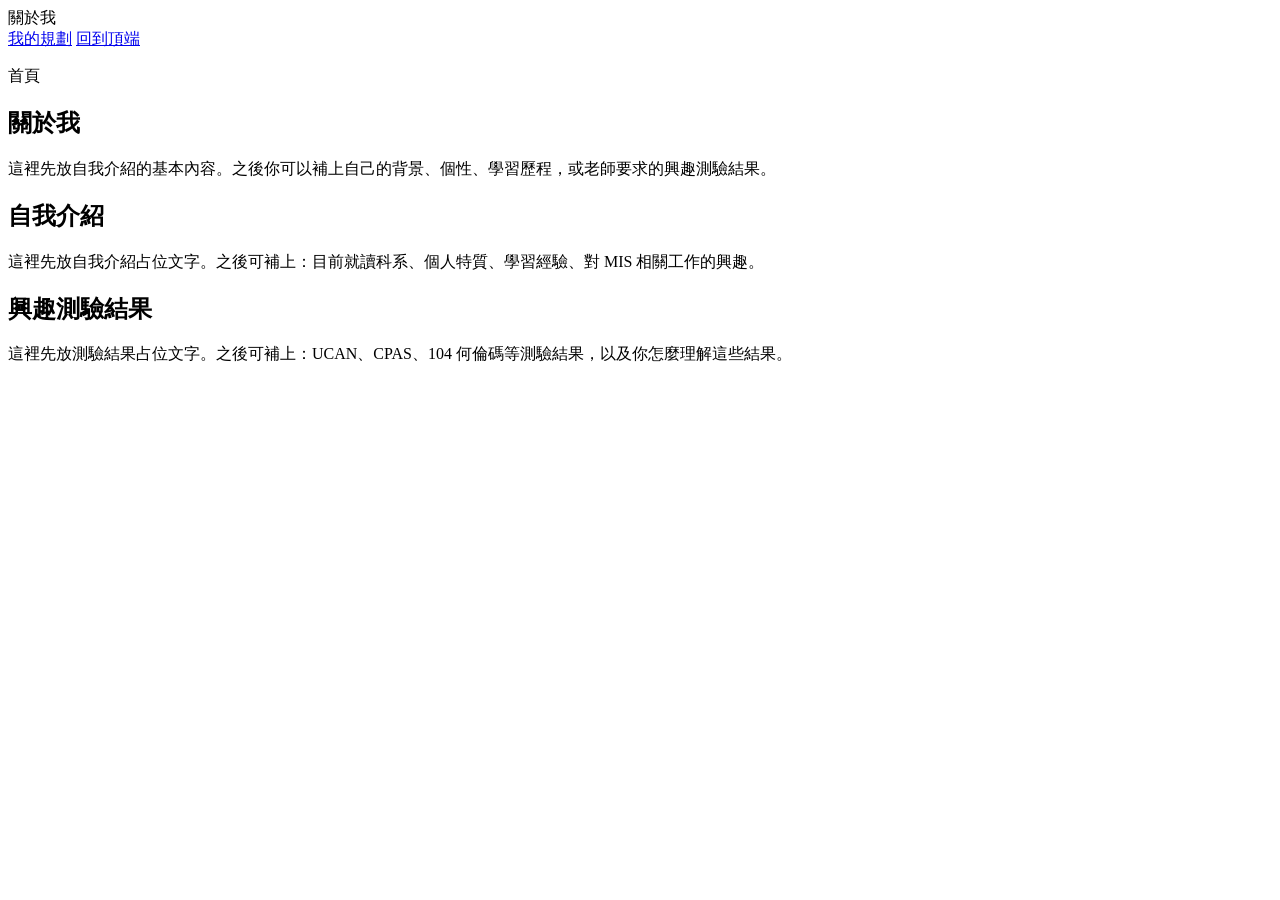
==== index.html @ 90e56226 "Add files via upload" ====
<!DOCTYPE html>
<html lang="zh-Hant">
<head>
  <meta charset="UTF-8" />
  <meta name="viewport" content="width=device-width, initial-scale=1.0" />
  <title>關於我</title>
  <meta name="description" content="個人網站作業：關於我與工作規劃" />
  <link rel="stylesheet" href="style.css" />
</head>
<body id="top">
  <header class="site-shell">
    <div class="corner corner-top-left current">關於我</div>
    <a class="corner corner-right" href="plan.html" aria-label="前往我的規劃頁面">我的規劃</a>
    <a class="corner corner-bottom-left" href="#top" aria-label="回到頂端">回到頂端</a>
  </header>

  <main class="page">
    <section class="content-card hero-card">
      <p class="eyebrow">首頁</p>
      <h1>關於我</h1>
      <p class="lead">這裡先放自我介紹的基本內容。之後你可以補上自己的背景、個性、學習歷程，或老師要求的興趣測驗結果。</p>
    </section>

    <section class="content-card">
      <h2>自我介紹</h2>
      <p>
        這裡先放自我介紹占位文字。之後可補上：目前就讀科系、個人特質、學習經驗、對 MIS 相關工作的興趣。
      </p>
    </section>

    <section class="content-card">
      <h2>興趣測驗結果</h2>
      <p>
        這裡先放測驗結果占位文字。之後可補上：UCAN、CPAS、104 何倫碼等測驗結果，以及你怎麼理解這些結果。
      </p>
    </section>
  </main>
</body>
</html>
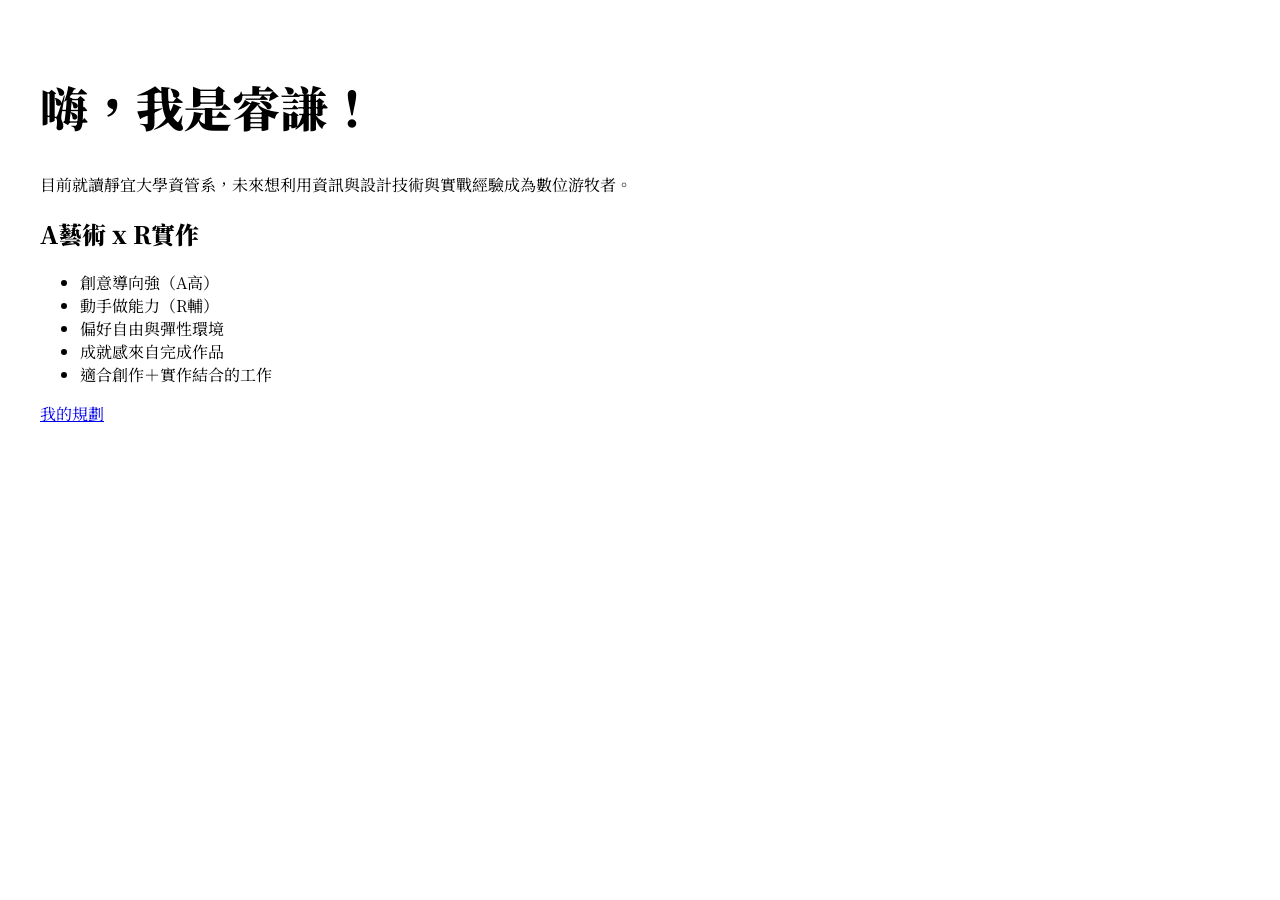
==== commit 3c20b8f0: "v3 更新關於我與字體" ====
--- a/index.html
+++ b/index.html
@@ -1,39 +1,43 @@
 <!DOCTYPE html>
-<html lang="zh-Hant">
+<html lang="zh-TW">
 <head>
-  <meta charset="UTF-8" />
-  <meta name="viewport" content="width=device-width, initial-scale=1.0" />
-  <title>關於我</title>
-  <meta name="description" content="個人網站作業：關於我與工作規劃" />
-  <link rel="stylesheet" href="style.css" />
+<meta charset="UTF-8">
+<meta name="viewport" content="width=device-width, initial-scale=1.0">
+<title>關於我</title>
+<link href="https://fonts.googleapis.com/css2?family=Noto+Serif+TC:wght@900&display=swap" rel="stylesheet">
+<style>
+body{
+font-family:'Noto Serif TC', serif;
+margin:0;
+padding:40px;
+}
+.title{
+font-size:48px;
+font-weight:900;
+}
+.mix{
+font-family:'Noto Serif TC', serif;
+font-weight:900;
+}
+</style>
 </head>
-<body id="top">
-  <header class="site-shell">
-    <div class="corner corner-top-left current">關於我</div>
-    <a class="corner corner-right" href="plan.html" aria-label="前往我的規劃頁面">我的規劃</a>
-    <a class="corner corner-bottom-left" href="#top" aria-label="回到頂端">回到頂端</a>
-  </header>
+<body>
 
-  <main class="page">
-    <section class="content-card hero-card">
-      <p class="eyebrow">首頁</p>
-      <h1>關於我</h1>
-      <p class="lead">這裡先放自我介紹的基本內容。之後你可以補上自己的背景、個性、學習歷程，或老師要求的興趣測驗結果。</p>
-    </section>
+<h1 class="title">嗨，我是睿謙！</h1>
 
-    <section class="content-card">
-      <h2>自我介紹</h2>
-      <p>
-        這裡先放自我介紹占位文字。之後可補上：目前就讀科系、個人特質、學習經驗、對 MIS 相關工作的興趣。
-      </p>
-    </section>
+<p>目前就讀靜宜大學資管系，未來想利用資訊與設計技術與實戰經驗成為數位游牧者。</p>
 
-    <section class="content-card">
-      <h2>興趣測驗結果</h2>
-      <p>
-        這裡先放測驗結果占位文字。之後可補上：UCAN、CPAS、104 何倫碼等測驗結果，以及你怎麼理解這些結果。
-      </p>
-    </section>
-  </main>
+<h2 class="mix">A藝術 x R實作</h2>
+
+<ul>
+<li>創意導向強（A高）</li>
+<li>動手做能力（R輔）</li>
+<li>偏好自由與彈性環境</li>
+<li>成就感來自完成作品</li>
+<li>適合創作＋實作結合的工作</li>
+</ul>
+
+<a href="plan.html">我的規劃</a>
+
 </body>
 </html>
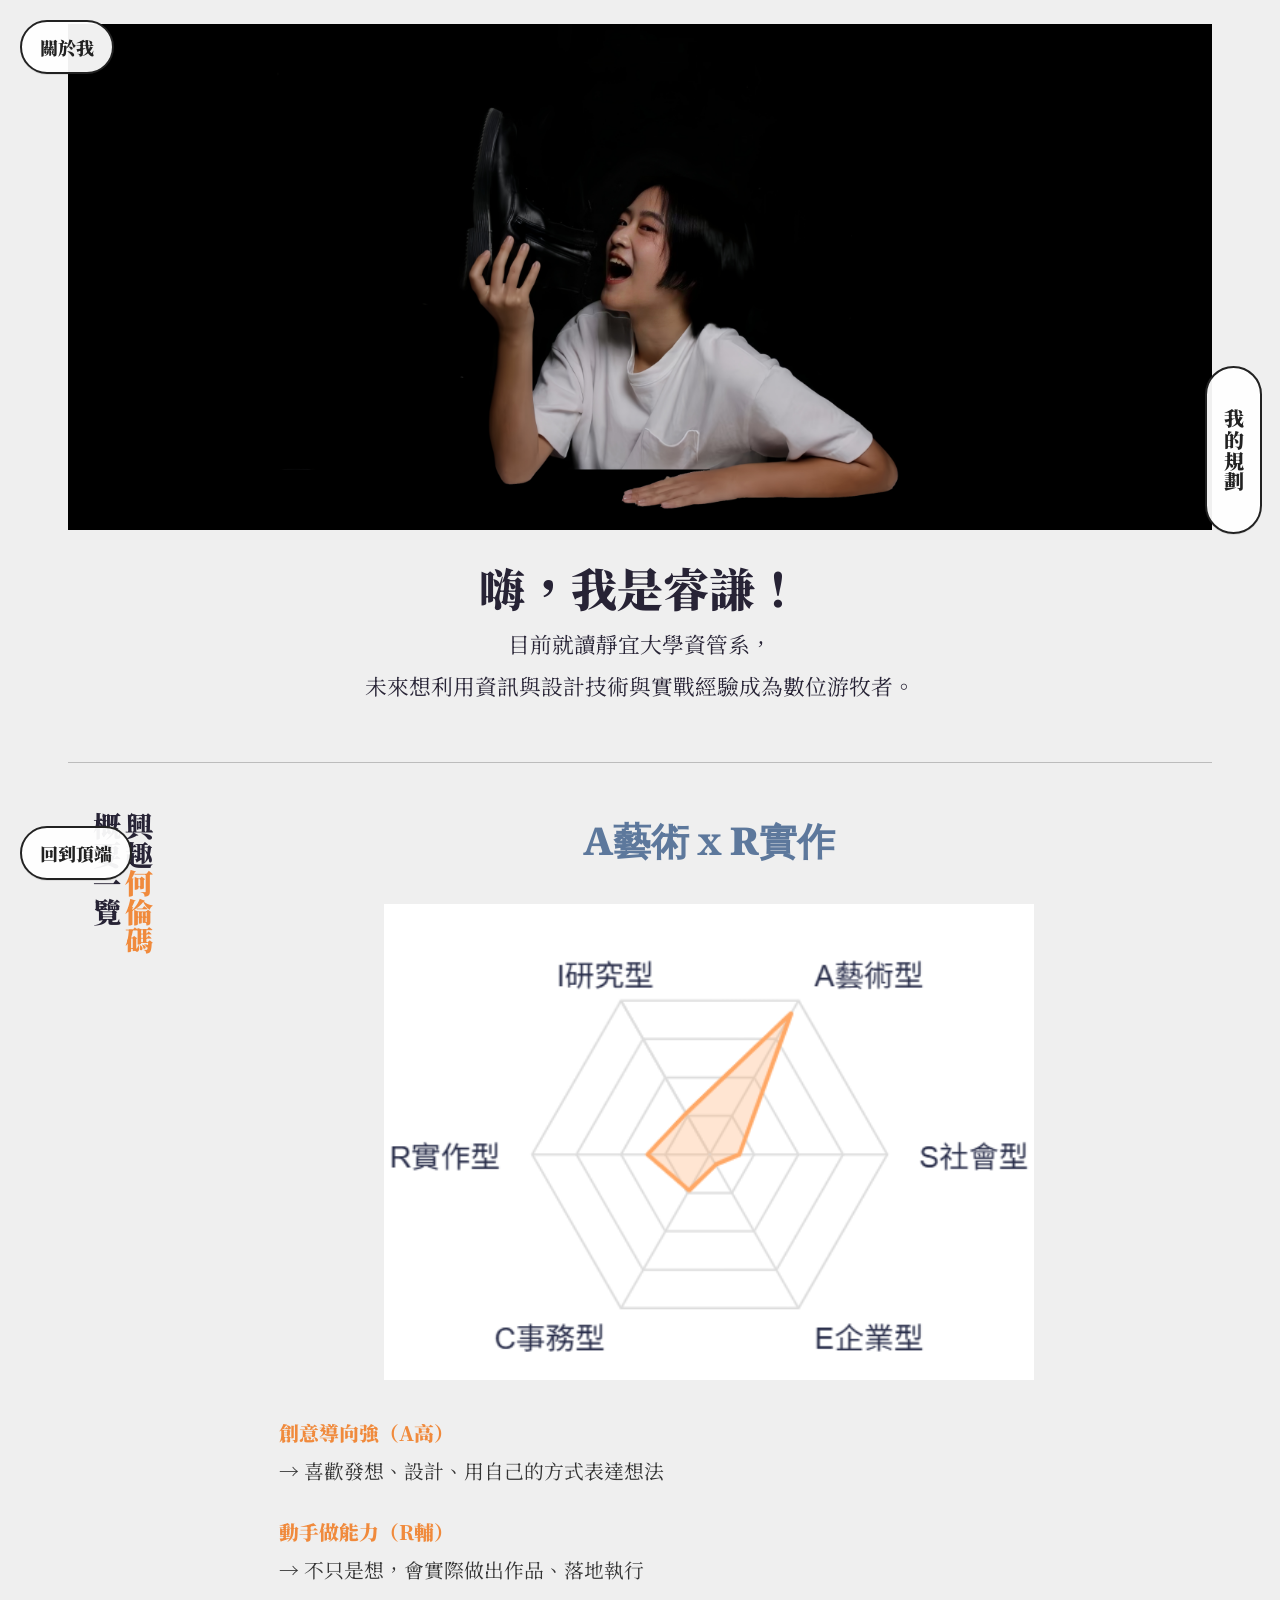
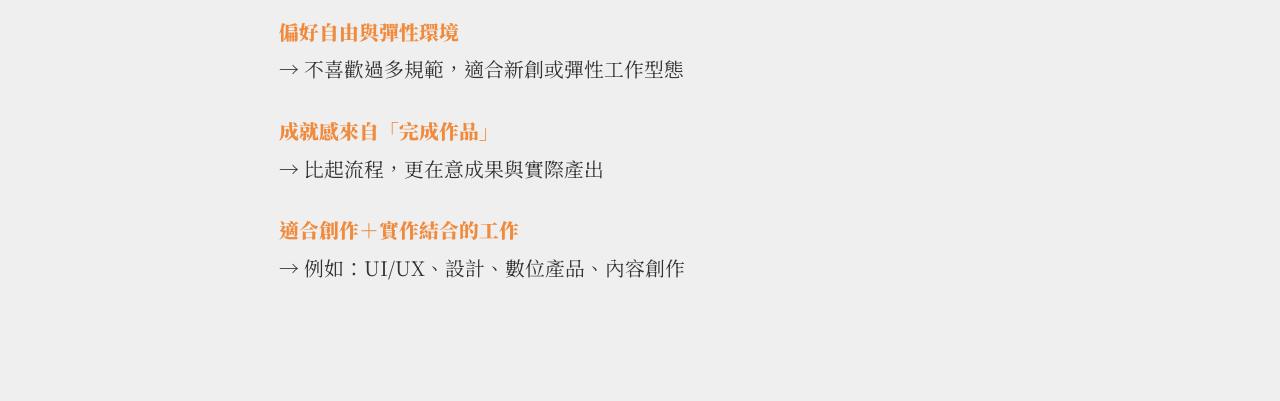
==== commit 8f97fd81: "v4 v3大失敗 這個試試看" ====
--- a/index.html
+++ b/index.html
@@ -1,43 +1,71 @@
 <!DOCTYPE html>
 <html lang="zh-TW">
 <head>
-<meta charset="UTF-8">
-<meta name="viewport" content="width=device-width, initial-scale=1.0">
-<title>關於我</title>
-<link href="https://fonts.googleapis.com/css2?family=Noto+Serif+TC:wght@900&display=swap" rel="stylesheet">
-<style>
-body{
-font-family:'Noto Serif TC', serif;
-margin:0;
-padding:40px;
-}
-.title{
-font-size:48px;
-font-weight:900;
-}
-.mix{
-font-family:'Noto Serif TC', serif;
-font-weight:900;
-}
-</style>
+  <meta charset="UTF-8">
+  <meta name="viewport" content="width=device-width, initial-scale=1.0">
+  <title>關於我</title>
+  <link rel="stylesheet" href="style.css">
 </head>
-<body>
+<body id="top">
+  <div class="page">
+    <a href="index.html" class="fixed-btn about-btn" aria-current="page">關於我</a>
+    <a href="plan.html" class="fixed-btn plan-btn">我的規劃</a>
+    <a href="#top" class="fixed-btn home-btn">回到頂端</a>
 
-<h1 class="title">嗨，我是睿謙！</h1>
+    <section class="about-top-image">
+      <img src="[data-uri]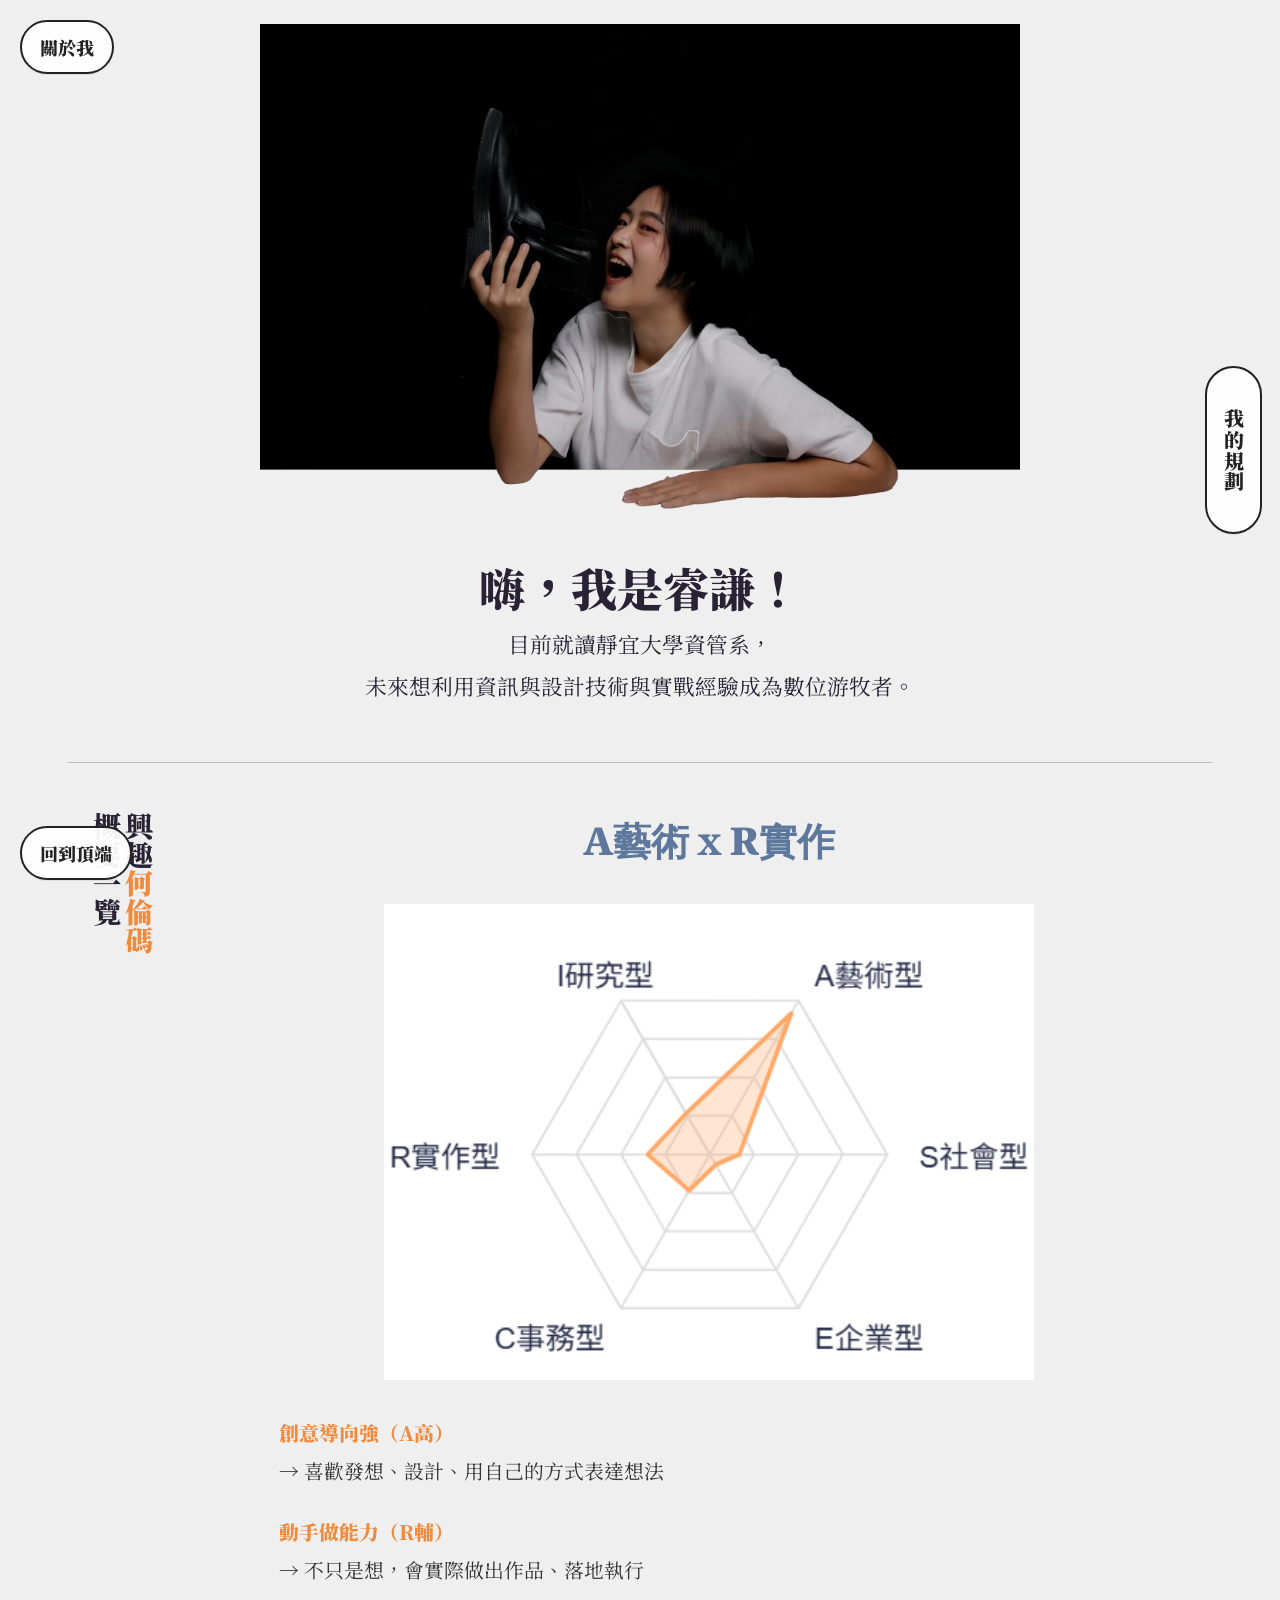
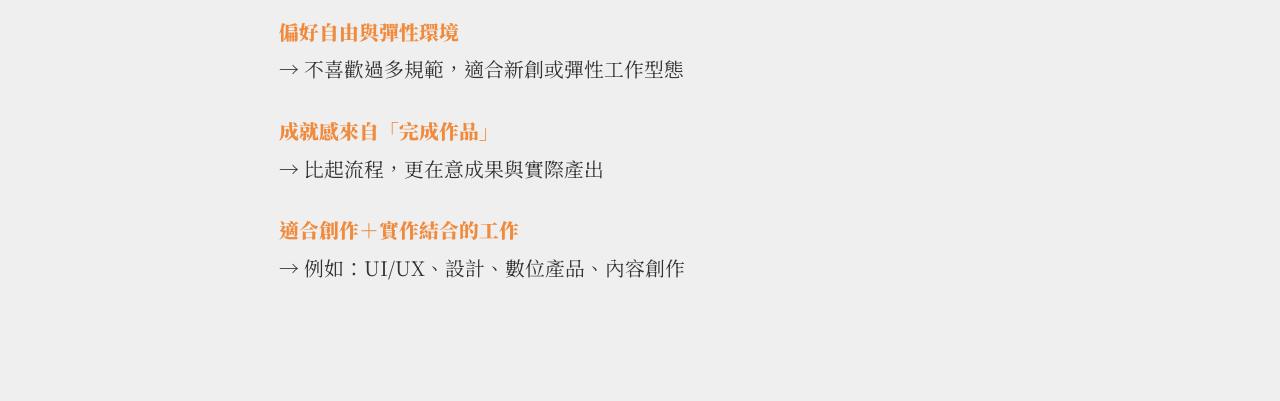
==== commit 1430406e: "v4.2 增加favicon" ====
--- a/index.html
+++ b/index.html
@@ -4,6 +4,7 @@
   <meta charset="UTF-8">
   <meta name="viewport" content="width=device-width, initial-scale=1.0">
   <title>關於我</title>
+  <link rel="icon" href="呵呵.png">
   <link rel="stylesheet" href="style.css">
 </head>
 <body id="top">
--- a/style.css
+++ b/style.css
@@ -78,8 +78,7 @@
 
 /* ===== about ===== */
 .about-top-image{
-  background:#000;
-  overflow:hidden;
+  background: transparent;
 }
 .about-top-image img{
   width:min(760px, 76vw);
